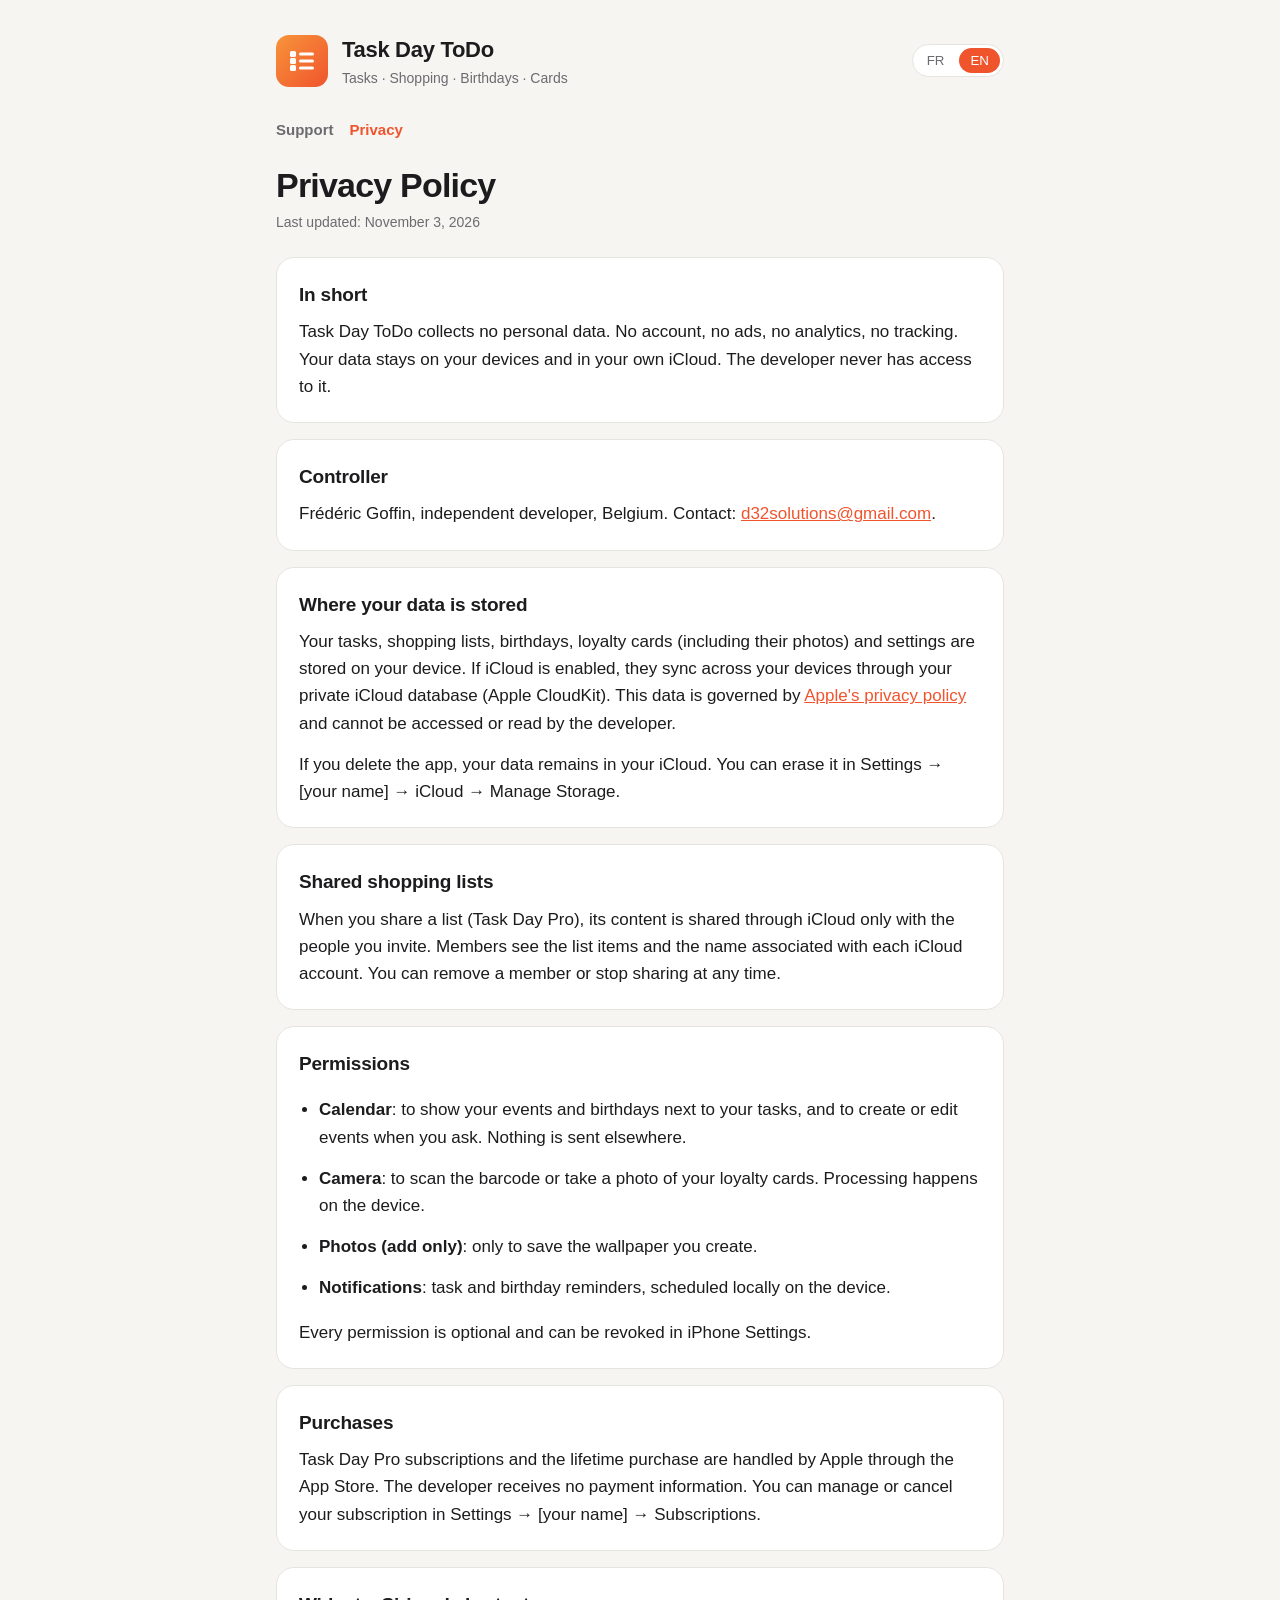
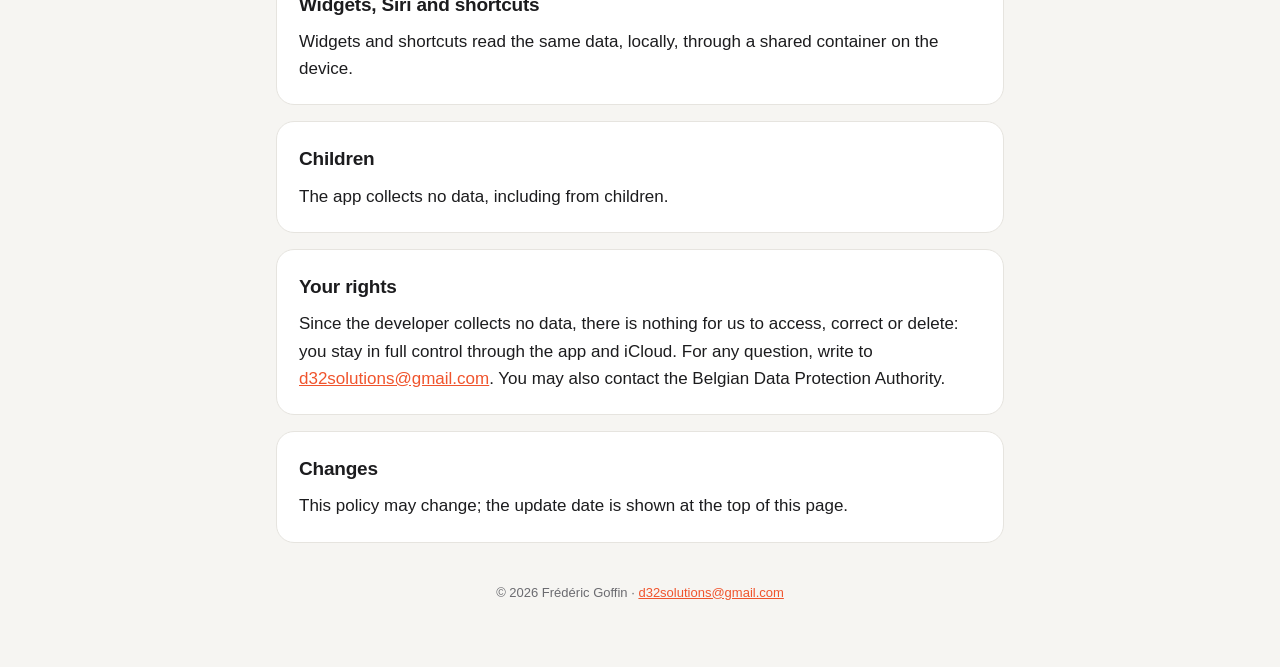
==== privacy.html @ 2e91fcd8 "Pages Support et Confidentialité (FR/EN) Co-Authored-By: Claude Opus 5.5 <noreply@anthropic.com> Cla" ====
<!doctype html><html lang="fr" data-title-f-r="Confidentialité — Task Day ToDo" data-title-e-n="Privacy — Task Day ToDo"><head><meta charset="utf-8"><meta name="viewport" content="width=device-width,initial-scale=1"><title>Confidentialité — Task Day ToDo</title><link rel="stylesheet" href="style.css"><script src="lang.js"></script></head><body><div class="wrap">
<header><div class="logo"><svg viewBox="0 0 30 30" fill="#fff"><rect x="3" y="5" width="6" height="6" rx="1.6"/><rect x="12" y="6.5" width="15" height="3" rx="1.5"/><rect x="3" y="12" width="6" height="6" rx="1.6"/><rect x="12" y="13.5" width="15" height="3" rx="1.5"/><rect x="3" y="19" width="6" height="6" rx="1.6"/><rect x="12" y="20.5" width="15" height="3" rx="1.5"/></svg></div><div><div class="t">Task Day ToDo</div><div class="s"><span data-l="fr">Tâches · Courses · Anniversaires · Cartes</span><span data-l="en">Tasks · Shopping · Birthdays · Cards</span></div></div><div class="lang"><button data-set="fr">FR</button><button data-set="en">EN</button></div></header>
<nav><a href="./"><span data-l="fr">Support</span><span data-l="en">Support</span></a><a class="on" href="privacy.html"><span data-l="fr">Confidentialité</span><span data-l="en">Privacy</span></a></nav>

<div data-l="fr">
<h1>Politique de confidentialité</h1><div class="date">Dernière mise à jour : 3 novembre 2026</div>
<div class="card"><h2>En résumé</h2><p>Task Day ToDo ne collecte aucune donnée personnelle. Pas de compte, pas de publicité, pas de statistiques d'utilisation, pas de traçage. Vos données restent sur vos appareils et dans votre propre iCloud. Le développeur n'y a jamais accès.</p></div>
<div class="card"><h2>Responsable</h2><p>Frédéric Goffin, développeur indépendant, Belgique. Contact : <a href="mailto:d32solutions@gmail.com">d32solutions@gmail.com</a>.</p></div>
<div class="card"><h2>Où sont stockées vos données</h2><p>Vos tâches, listes de courses, anniversaires, cartes de fidélité (y compris leurs photos) et réglages sont enregistrés sur votre appareil. Si iCloud est activé, ils sont synchronisés entre vos appareils via votre base iCloud privée (CloudKit d'Apple). Ces données sont soumises à la <a href="https://www.apple.com/fr/legal/privacy/">politique de confidentialité d'Apple</a> et ne sont ni accessibles ni lisibles par le développeur.</p><p>Si vous supprimez l'app, vos données restent dans votre iCloud. Vous pouvez les effacer dans Réglages → [votre nom] → iCloud → Gérer le stockage.</p></div>
<div class="card"><h2>Listes de courses partagées</h2><p>Lorsque vous partagez une liste (Task Day Pro), son contenu est partagé via iCloud uniquement avec les personnes que vous invitez. Les membres voient les articles de la liste et le nom associé au compte iCloud de chacun. Vous pouvez retirer un membre ou arrêter le partage à tout moment.</p></div>
<div class="card"><h2>Autorisations</h2><ul>
<li><b>Calendrier</b> : pour afficher vos rendez-vous et anniversaires à côté de vos tâches, et créer ou modifier des événements à votre demande. Rien n'est envoyé ailleurs.</li>
<li><b>Appareil photo</b> : pour scanner le code-barres ou photographier vos cartes de fidélité. L'analyse se fait sur l'appareil.</li>
<li><b>Photos (ajout)</b> : uniquement pour enregistrer le fond d'écran que vous créez.</li>
<li><b>Notifications</b> : rappels de tâches et d'anniversaires, programmés localement sur l'appareil.</li>
</ul><p>Chaque autorisation est facultative et peut être retirée dans les Réglages de l'iPhone.</p></div>
<div class="card"><h2>Achats</h2><p>Les abonnements et l'achat à vie Task Day Pro sont gérés par Apple via l'App Store. Le développeur ne reçoit aucune information de paiement. Vous gérez ou résiliez votre abonnement dans Réglages → [votre nom] → Abonnements.</p></div>
<div class="card"><h2>Widgets, Siri et raccourcis</h2><p>Les widgets et raccourcis lisent les mêmes données, localement, via un espace partagé sur l'appareil.</p></div>
<div class="card"><h2>Enfants</h2><p>L'app ne collecte aucune donnée, y compris auprès des enfants.</p></div>
<div class="card"><h2>Vos droits</h2><p>Comme aucune donnée n'est collectée par le développeur, il n'y a rien à consulter, corriger ou supprimer de notre côté : vous gardez le contrôle total via l'app et iCloud. Pour toute question, écrivez à <a href="mailto:d32solutions@gmail.com">d32solutions@gmail.com</a>. Vous pouvez aussi vous adresser à l'Autorité de protection des données (Belgique).</p></div>
<div class="card"><h2>Modifications</h2><p>Cette politique peut évoluer ; la date de mise à jour figure en haut de cette page.</p></div>
</div>

<div data-l="en">
<h1>Privacy Policy</h1><div class="date">Last updated: November 3, 2026</div>
<div class="card"><h2>In short</h2><p>Task Day ToDo collects no personal data. No account, no ads, no analytics, no tracking. Your data stays on your devices and in your own iCloud. The developer never has access to it.</p></div>
<div class="card"><h2>Controller</h2><p>Frédéric Goffin, independent developer, Belgium. Contact: <a href="mailto:d32solutions@gmail.com">d32solutions@gmail.com</a>.</p></div>
<div class="card"><h2>Where your data is stored</h2><p>Your tasks, shopping lists, birthdays, loyalty cards (including their photos) and settings are stored on your device. If iCloud is enabled, they sync across your devices through your private iCloud database (Apple CloudKit). This data is governed by <a href="https://www.apple.com/legal/privacy/">Apple's privacy policy</a> and cannot be accessed or read by the developer.</p><p>If you delete the app, your data remains in your iCloud. You can erase it in Settings → [your name] → iCloud → Manage Storage.</p></div>
<div class="card"><h2>Shared shopping lists</h2><p>When you share a list (Task Day Pro), its content is shared through iCloud only with the people you invite. Members see the list items and the name associated with each iCloud account. You can remove a member or stop sharing at any time.</p></div>
<div class="card"><h2>Permissions</h2><ul>
<li><b>Calendar</b>: to show your events and birthdays next to your tasks, and to create or edit events when you ask. Nothing is sent elsewhere.</li>
<li><b>Camera</b>: to scan the barcode or take a photo of your loyalty cards. Processing happens on the device.</li>
<li><b>Photos (add only)</b>: only to save the wallpaper you create.</li>
<li><b>Notifications</b>: task and birthday reminders, scheduled locally on the device.</li>
</ul><p>Every permission is optional and can be revoked in iPhone Settings.</p></div>
<div class="card"><h2>Purchases</h2><p>Task Day Pro subscriptions and the lifetime purchase are handled by Apple through the App Store. The developer receives no payment information. You can manage or cancel your subscription in Settings → [your name] → Subscriptions.</p></div>
<div class="card"><h2>Widgets, Siri and shortcuts</h2><p>Widgets and shortcuts read the same data, locally, through a shared container on the device.</p></div>
<div class="card"><h2>Children</h2><p>The app collects no data, including from children.</p></div>
<div class="card"><h2>Your rights</h2><p>Since the developer collects no data, there is nothing for us to access, correct or delete: you stay in full control through the app and iCloud. For any question, write to <a href="mailto:d32solutions@gmail.com">d32solutions@gmail.com</a>. You may also contact the Belgian Data Protection Authority.</p></div>
<div class="card"><h2>Changes</h2><p>This policy may change; the update date is shown at the top of this page.</p></div>
</div>
<footer>© 2026 Frédéric Goffin · <a href="mailto:d32solutions@gmail.com">d32solutions@gmail.com</a></footer>
</div></body></html>
---- style.css ----
:root{--bg:#f6f5f2;--card:#fff;--text:#1c1c1e;--muted:#6b6b70;--accent:#f0542d;--accent2:#f7943a;--line:#e6e4df}
@media (prefers-color-scheme:dark){:root{--bg:#111113;--card:#1c1c1f;--text:#f2f2f4;--muted:#9a9aa1;--line:#2c2c30}}
*{box-sizing:border-box}
body{margin:0;background:var(--bg);color:var(--text);font:17px/1.6 -apple-system,BlinkMacSystemFont,"SF Pro Text","Segoe UI",Roboto,sans-serif;-webkit-font-smoothing:antialiased}
.wrap{max-width:760px;margin:0 auto;padding:32px 16px 64px}
header{display:flex;align-items:center;gap:14px;margin-bottom:28px}
.logo{width:52px;height:52px;border-radius:13px;background:linear-gradient(135deg,var(--accent2),var(--accent));display:grid;place-items:center;flex:none}
.logo svg{width:30px;height:30px}
header .t{font-weight:800;font-size:22px;letter-spacing:-.3px}
header .s{color:var(--muted);font-size:14px}
.lang{margin-left:auto;display:flex;gap:4px;background:var(--card);border:1px solid var(--line);border-radius:99px;padding:3px}
.lang button{border:0;background:none;color:var(--muted);font:600 13px inherit;padding:5px 11px;border-radius:99px;cursor:pointer}
.lang button.on{background:var(--accent);color:#fff}
nav{display:flex;gap:16px;margin-bottom:24px;font-size:15px}
nav a{color:var(--muted);text-decoration:none;font-weight:600}
nav a.on{color:var(--accent)}
h1{font-size:34px;line-height:1.15;letter-spacing:-.8px;margin:0 0 6px}
.date{color:var(--muted);font-size:14px;margin-bottom:24px}
.card{background:var(--card);border:1px solid var(--line);border-radius:18px;padding:22px 22px 8px;margin:16px 0}
h2{font-size:19px;margin:0 0 8px;letter-spacing:-.2px}
p,li{margin:0 0 14px}
ul{padding-left:20px}
a{color:var(--accent)}
.btn{display:inline-block;background:linear-gradient(135deg,var(--accent2),var(--accent));color:#fff;text-decoration:none;font-weight:700;padding:12px 20px;border-radius:12px;margin-bottom:16px}
footer{color:var(--muted);font-size:13px;margin-top:40px;text-align:center}
[data-l]{display:none}
html[lang=fr] [data-l=fr],html[lang=en] [data-l=en]{display:block}
html[lang=fr] span[data-l=fr],html[lang=en] span[data-l=en]{display:inline}
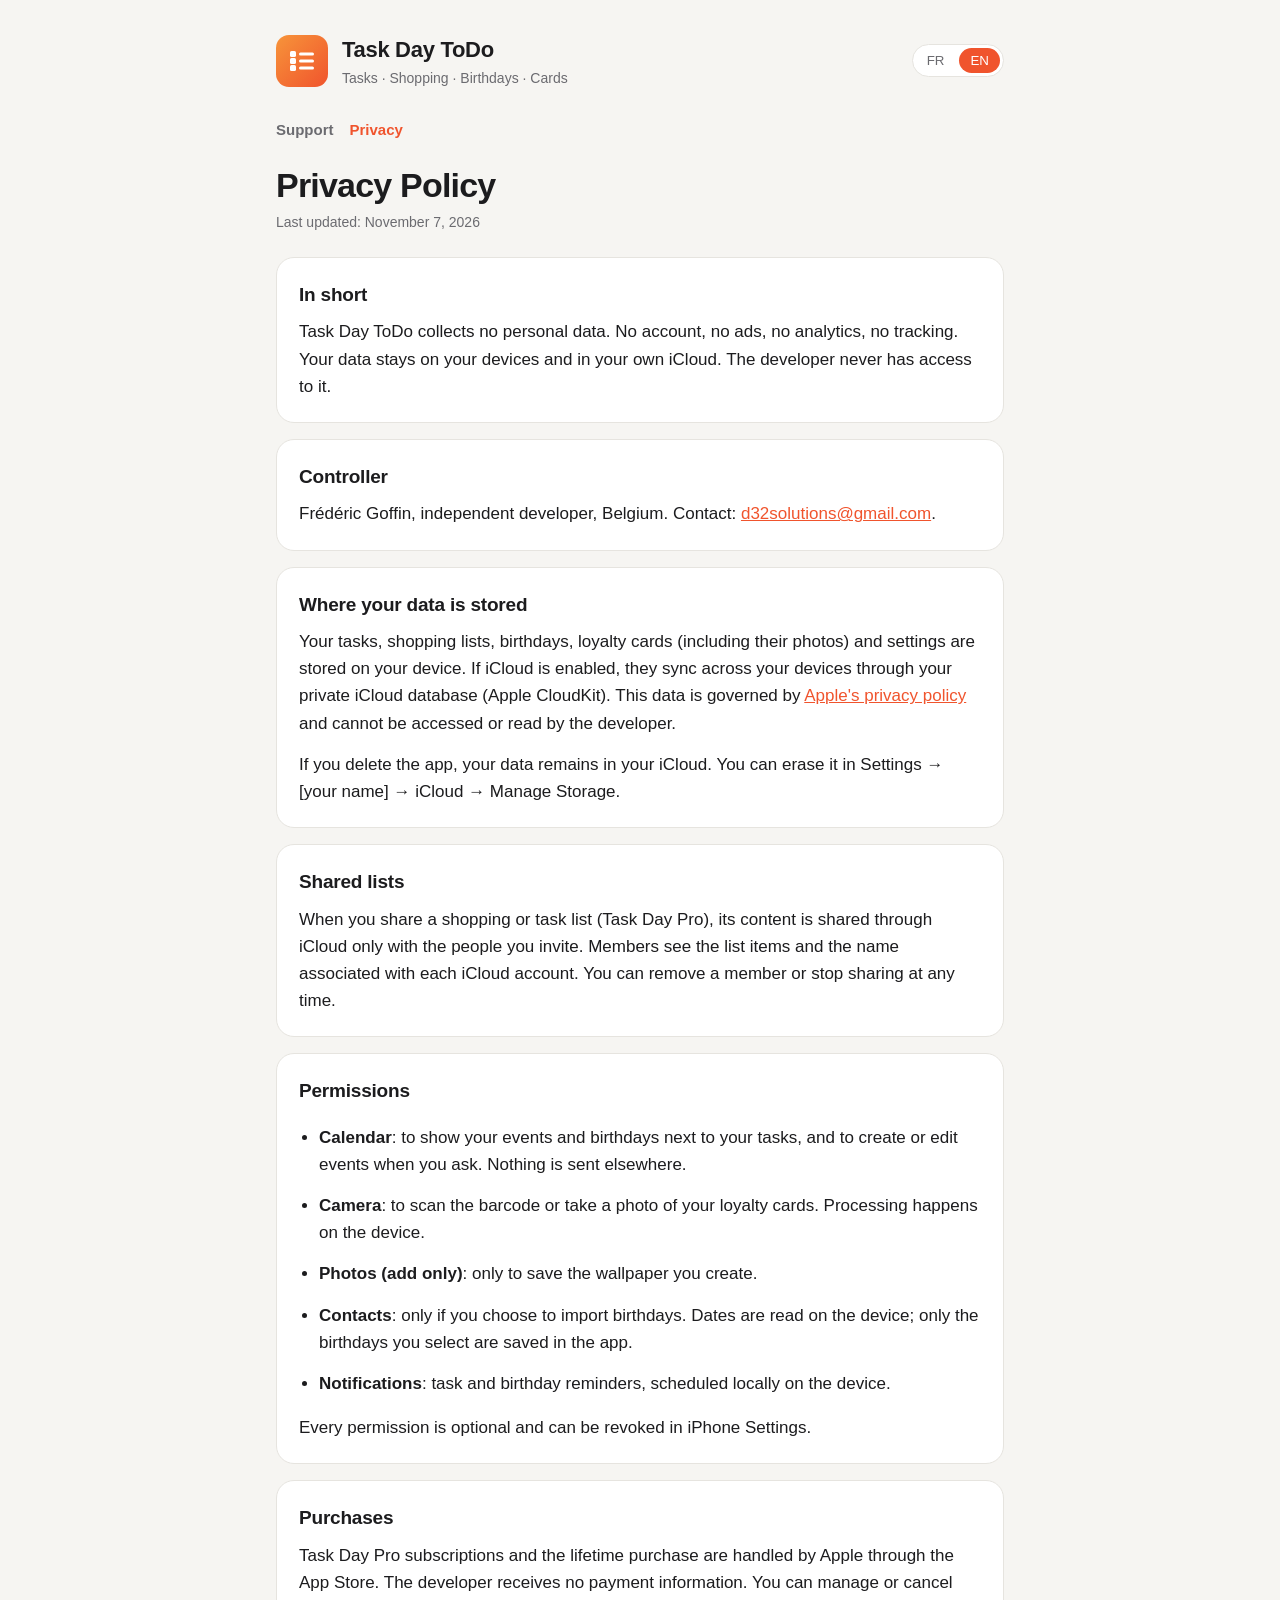
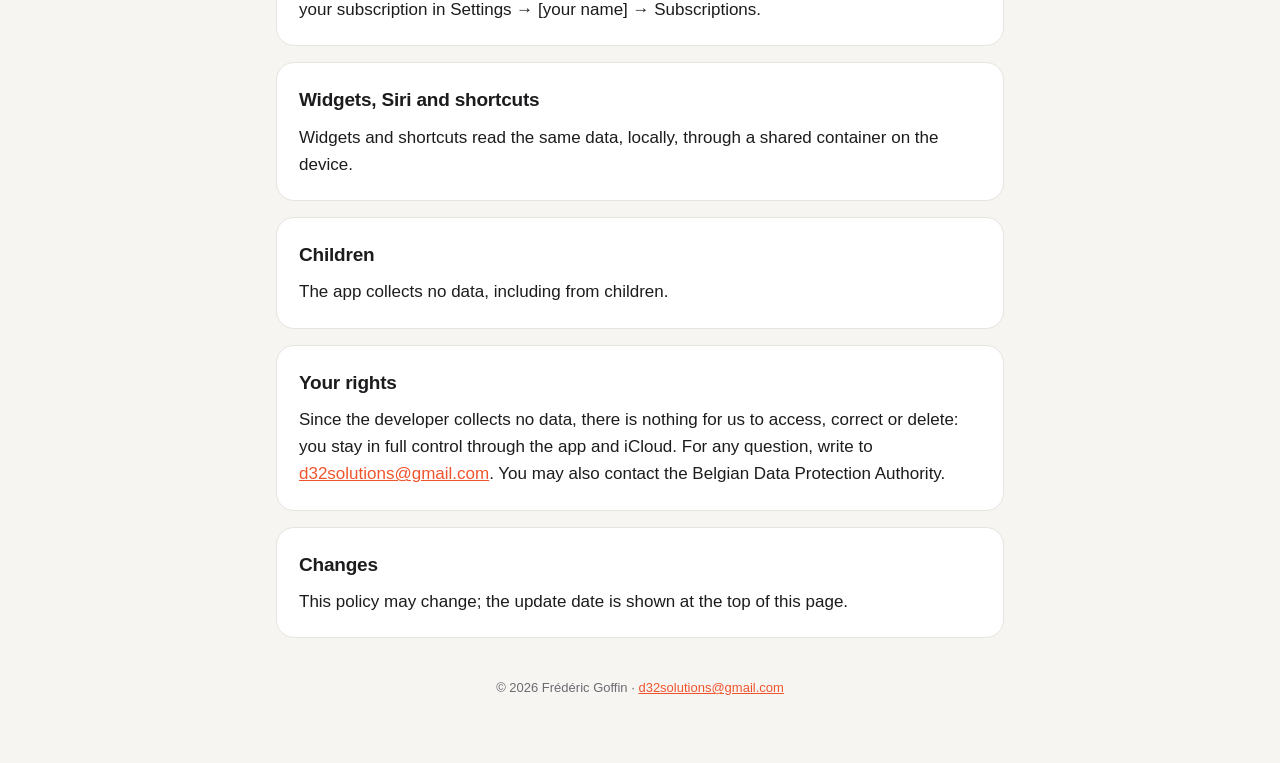
==== commit 49d9123d: "Confidentialité : import des anniversaires depuis Contacts, listes de tâches partagées Co-Authored-B" ====
--- a/privacy.html
+++ b/privacy.html
@@ -3,15 +3,16 @@
 <nav><a href="./"><span data-l="fr">Support</span><span data-l="en">Support</span></a><a class="on" href="privacy.html"><span data-l="fr">Confidentialité</span><span data-l="en">Privacy</span></a></nav>
 
 <div data-l="fr">
-<h1>Politique de confidentialité</h1><div class="date">Dernière mise à jour : 3 novembre 2026</div>
+<h1>Politique de confidentialité</h1><div class="date">Dernière mise à jour : 7 novembre 2026</div>
 <div class="card"><h2>En résumé</h2><p>Task Day ToDo ne collecte aucune donnée personnelle. Pas de compte, pas de publicité, pas de statistiques d'utilisation, pas de traçage. Vos données restent sur vos appareils et dans votre propre iCloud. Le développeur n'y a jamais accès.</p></div>
 <div class="card"><h2>Responsable</h2><p>Frédéric Goffin, développeur indépendant, Belgique. Contact : <a href="mailto:d32solutions@gmail.com">d32solutions@gmail.com</a>.</p></div>
 <div class="card"><h2>Où sont stockées vos données</h2><p>Vos tâches, listes de courses, anniversaires, cartes de fidélité (y compris leurs photos) et réglages sont enregistrés sur votre appareil. Si iCloud est activé, ils sont synchronisés entre vos appareils via votre base iCloud privée (CloudKit d'Apple). Ces données sont soumises à la <a href="https://www.apple.com/fr/legal/privacy/">politique de confidentialité d'Apple</a> et ne sont ni accessibles ni lisibles par le développeur.</p><p>Si vous supprimez l'app, vos données restent dans votre iCloud. Vous pouvez les effacer dans Réglages → [votre nom] → iCloud → Gérer le stockage.</p></div>
-<div class="card"><h2>Listes de courses partagées</h2><p>Lorsque vous partagez une liste (Task Day Pro), son contenu est partagé via iCloud uniquement avec les personnes que vous invitez. Les membres voient les articles de la liste et le nom associé au compte iCloud de chacun. Vous pouvez retirer un membre ou arrêter le partage à tout moment.</p></div>
+<div class="card"><h2>Listes partagées</h2><p>Lorsque vous partagez une liste de courses ou de tâches (Task Day Pro), son contenu est partagé via iCloud uniquement avec les personnes que vous invitez. Les membres voient les articles de la liste et le nom associé au compte iCloud de chacun. Vous pouvez retirer un membre ou arrêter le partage à tout moment.</p></div>
 <div class="card"><h2>Autorisations</h2><ul>
 <li><b>Calendrier</b> : pour afficher vos rendez-vous et anniversaires à côté de vos tâches, et créer ou modifier des événements à votre demande. Rien n'est envoyé ailleurs.</li>
 <li><b>Appareil photo</b> : pour scanner le code-barres ou photographier vos cartes de fidélité. L'analyse se fait sur l'appareil.</li>
 <li><b>Photos (ajout)</b> : uniquement pour enregistrer le fond d'écran que vous créez.</li>
+<li><b>Contacts</b> : uniquement si vous choisissez d'importer des anniversaires. Les dates sont lues sur l'appareil ; seuls les anniversaires que vous sélectionnez sont enregistrés dans l'app.</li>
 <li><b>Notifications</b> : rappels de tâches et d'anniversaires, programmés localement sur l'appareil.</li>
 </ul><p>Chaque autorisation est facultative et peut être retirée dans les Réglages de l'iPhone.</p></div>
 <div class="card"><h2>Achats</h2><p>Les abonnements et l'achat à vie Task Day Pro sont gérés par Apple via l'App Store. Le développeur ne reçoit aucune information de paiement. Vous gérez ou résiliez votre abonnement dans Réglages → [votre nom] → Abonnements.</p></div>
@@ -22,15 +23,16 @@
 </div>
 
 <div data-l="en">
-<h1>Privacy Policy</h1><div class="date">Last updated: November 3, 2026</div>
+<h1>Privacy Policy</h1><div class="date">Last updated: November 7, 2026</div>
 <div class="card"><h2>In short</h2><p>Task Day ToDo collects no personal data. No account, no ads, no analytics, no tracking. Your data stays on your devices and in your own iCloud. The developer never has access to it.</p></div>
 <div class="card"><h2>Controller</h2><p>Frédéric Goffin, independent developer, Belgium. Contact: <a href="mailto:d32solutions@gmail.com">d32solutions@gmail.com</a>.</p></div>
 <div class="card"><h2>Where your data is stored</h2><p>Your tasks, shopping lists, birthdays, loyalty cards (including their photos) and settings are stored on your device. If iCloud is enabled, they sync across your devices through your private iCloud database (Apple CloudKit). This data is governed by <a href="https://www.apple.com/legal/privacy/">Apple's privacy policy</a> and cannot be accessed or read by the developer.</p><p>If you delete the app, your data remains in your iCloud. You can erase it in Settings → [your name] → iCloud → Manage Storage.</p></div>
-<div class="card"><h2>Shared shopping lists</h2><p>When you share a list (Task Day Pro), its content is shared through iCloud only with the people you invite. Members see the list items and the name associated with each iCloud account. You can remove a member or stop sharing at any time.</p></div>
+<div class="card"><h2>Shared lists</h2><p>When you share a shopping or task list (Task Day Pro), its content is shared through iCloud only with the people you invite. Members see the list items and the name associated with each iCloud account. You can remove a member or stop sharing at any time.</p></div>
 <div class="card"><h2>Permissions</h2><ul>
 <li><b>Calendar</b>: to show your events and birthdays next to your tasks, and to create or edit events when you ask. Nothing is sent elsewhere.</li>
 <li><b>Camera</b>: to scan the barcode or take a photo of your loyalty cards. Processing happens on the device.</li>
 <li><b>Photos (add only)</b>: only to save the wallpaper you create.</li>
+<li><b>Contacts</b>: only if you choose to import birthdays. Dates are read on the device; only the birthdays you select are saved in the app.</li>
 <li><b>Notifications</b>: task and birthday reminders, scheduled locally on the device.</li>
 </ul><p>Every permission is optional and can be revoked in iPhone Settings.</p></div>
 <div class="card"><h2>Purchases</h2><p>Task Day Pro subscriptions and the lifetime purchase are handled by Apple through the App Store. The developer receives no payment information. You can manage or cancel your subscription in Settings → [your name] → Subscriptions.</p></div>
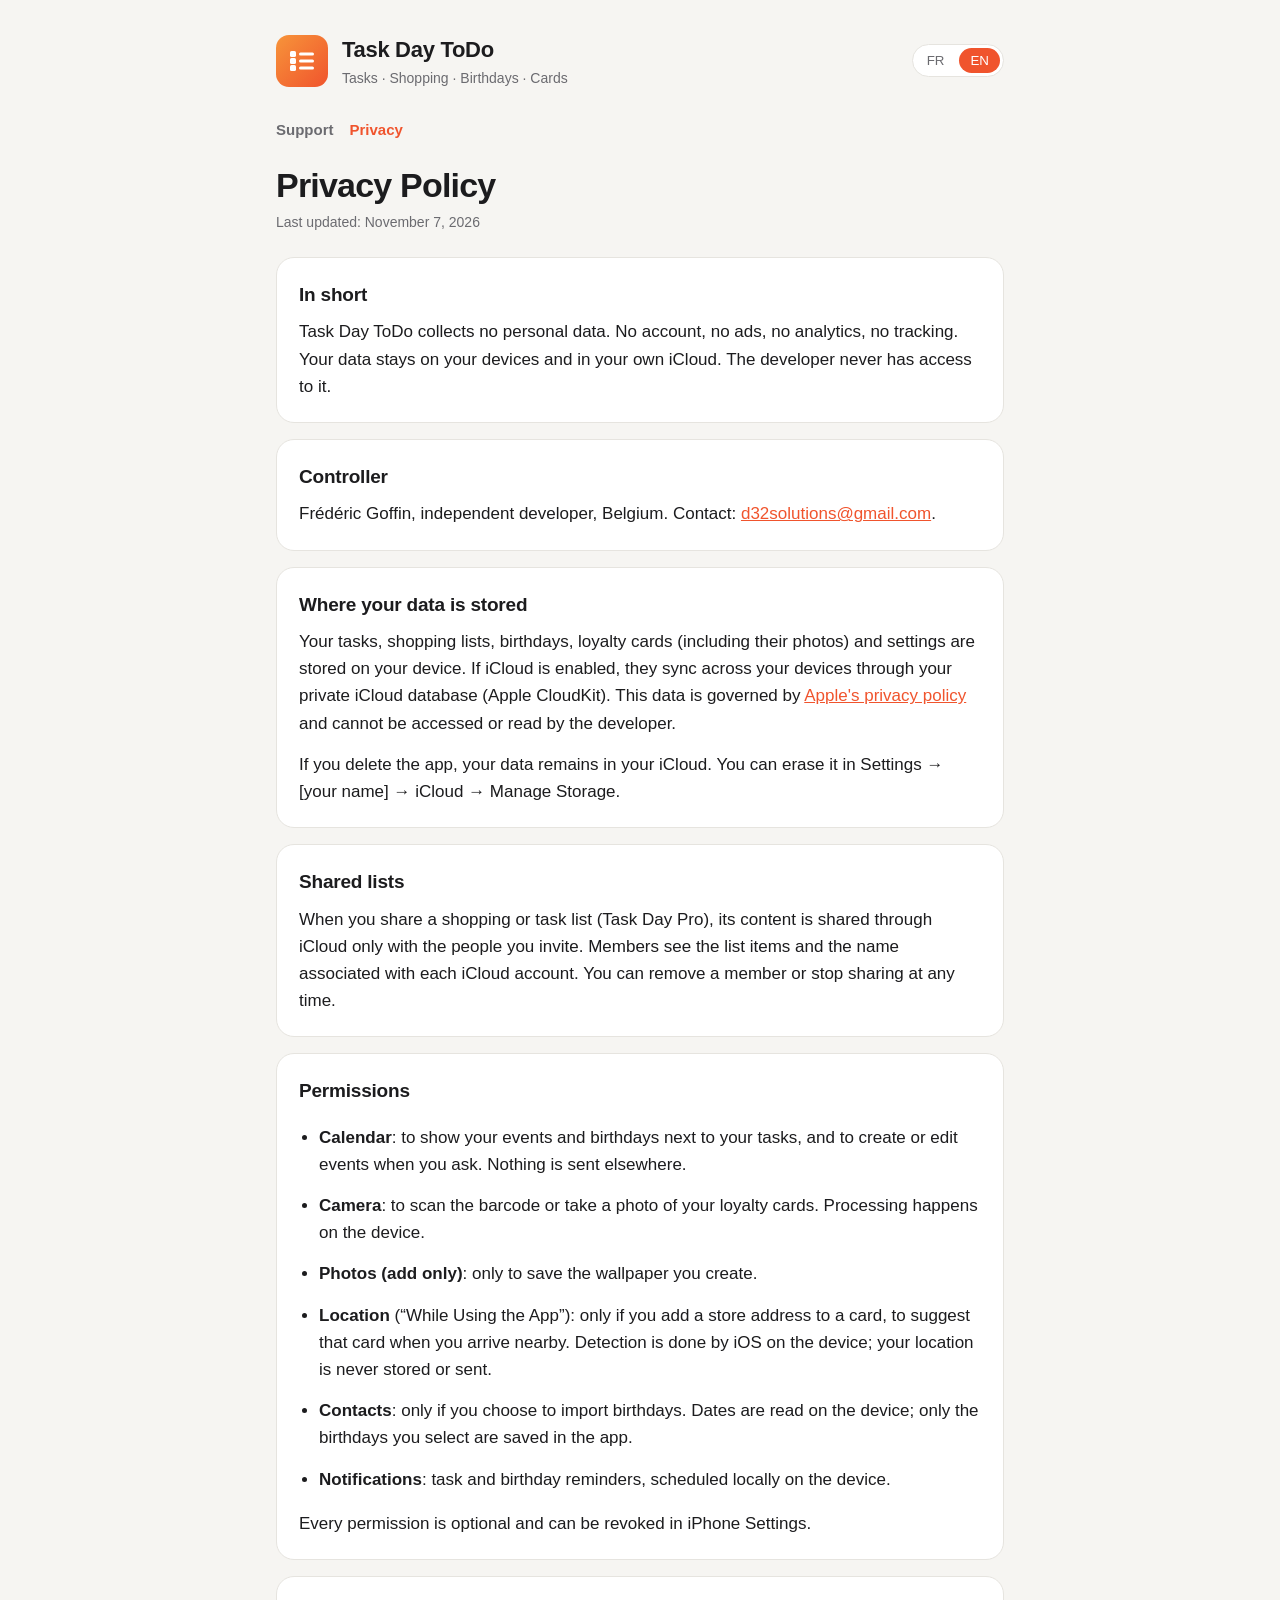
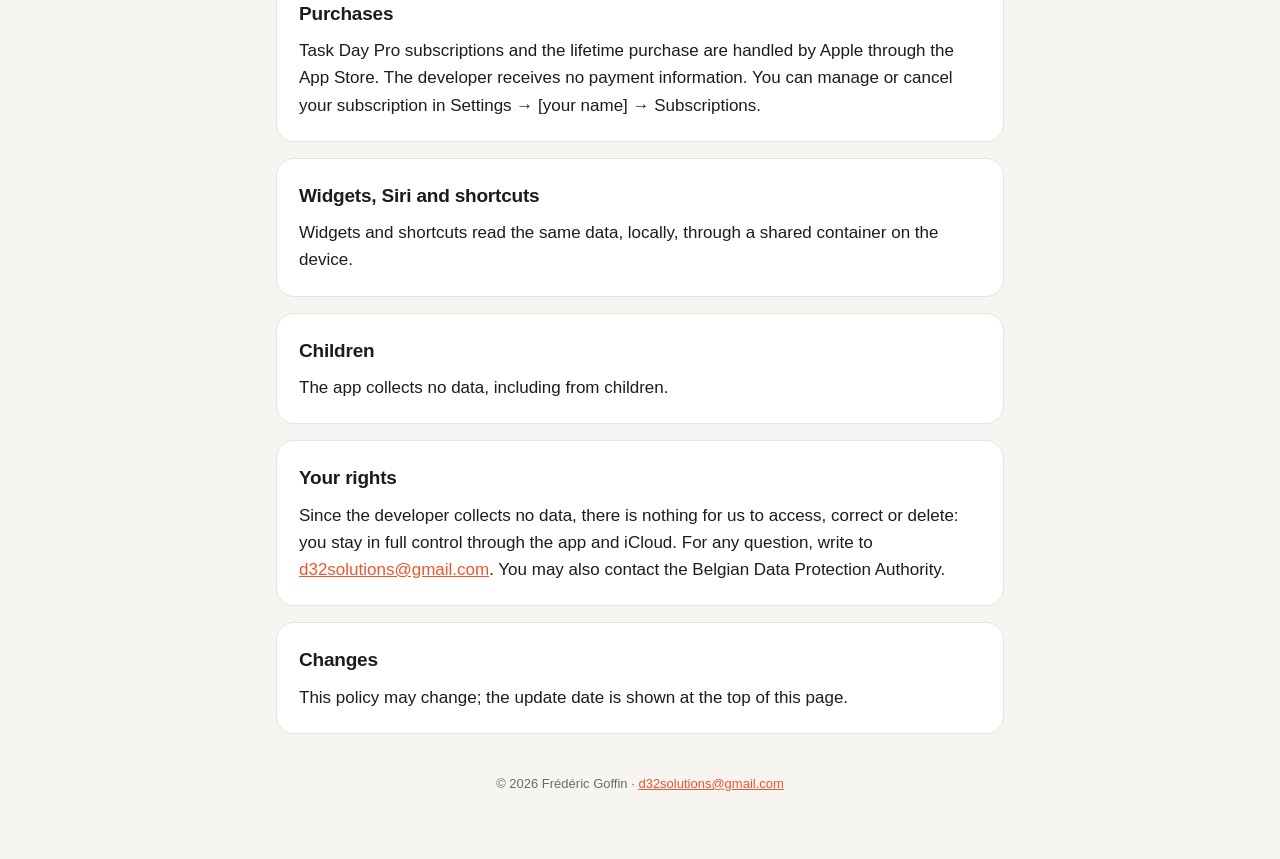
==== commit e6725c3d: "Confidentialité : localisation pour le rappel de carte près du magasin Co-Authored-By: Claude Opus 5" ====
--- a/privacy.html
+++ b/privacy.html
@@ -12,6 +12,7 @@
 <li><b>Calendrier</b> : pour afficher vos rendez-vous et anniversaires à côté de vos tâches, et créer ou modifier des événements à votre demande. Rien n'est envoyé ailleurs.</li>
 <li><b>Appareil photo</b> : pour scanner le code-barres ou photographier vos cartes de fidélité. L'analyse se fait sur l'appareil.</li>
 <li><b>Photos (ajout)</b> : uniquement pour enregistrer le fond d'écran que vous créez.</li>
+<li><b>Localisation</b> (« Lorsque l'app est active ») : uniquement si vous ajoutez l'adresse d'un magasin à une carte, pour vous proposer cette carte en arrivant à proximité. La détection est faite par iOS sur l'appareil ; votre position n'est ni enregistrée ni transmise.</li>
 <li><b>Contacts</b> : uniquement si vous choisissez d'importer des anniversaires. Les dates sont lues sur l'appareil ; seuls les anniversaires que vous sélectionnez sont enregistrés dans l'app.</li>
 <li><b>Notifications</b> : rappels de tâches et d'anniversaires, programmés localement sur l'appareil.</li>
 </ul><p>Chaque autorisation est facultative et peut être retirée dans les Réglages de l'iPhone.</p></div>
@@ -32,6 +33,7 @@
 <li><b>Calendar</b>: to show your events and birthdays next to your tasks, and to create or edit events when you ask. Nothing is sent elsewhere.</li>
 <li><b>Camera</b>: to scan the barcode or take a photo of your loyalty cards. Processing happens on the device.</li>
 <li><b>Photos (add only)</b>: only to save the wallpaper you create.</li>
+<li><b>Location</b> (“While Using the App”): only if you add a store address to a card, to suggest that card when you arrive nearby. Detection is done by iOS on the device; your location is never stored or sent.</li>
 <li><b>Contacts</b>: only if you choose to import birthdays. Dates are read on the device; only the birthdays you select are saved in the app.</li>
 <li><b>Notifications</b>: task and birthday reminders, scheduled locally on the device.</li>
 </ul><p>Every permission is optional and can be revoked in iPhone Settings.</p></div>
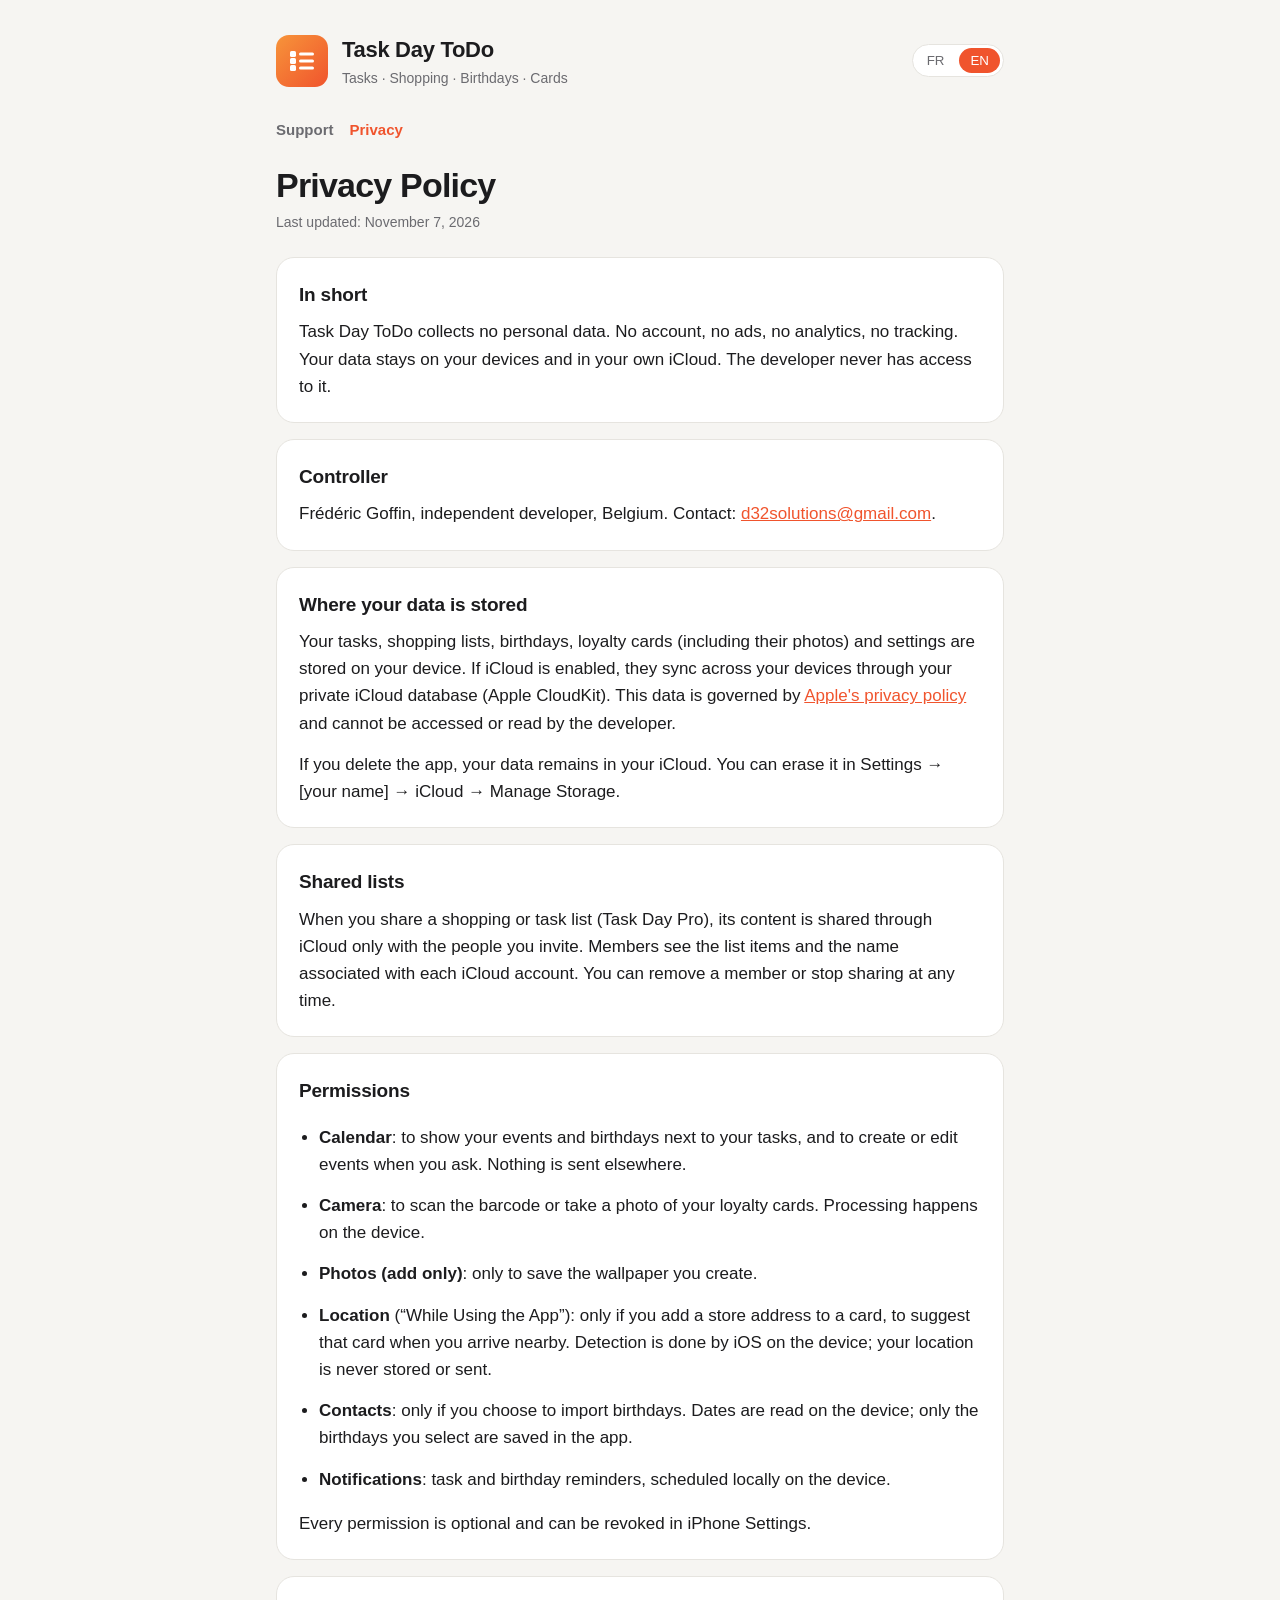
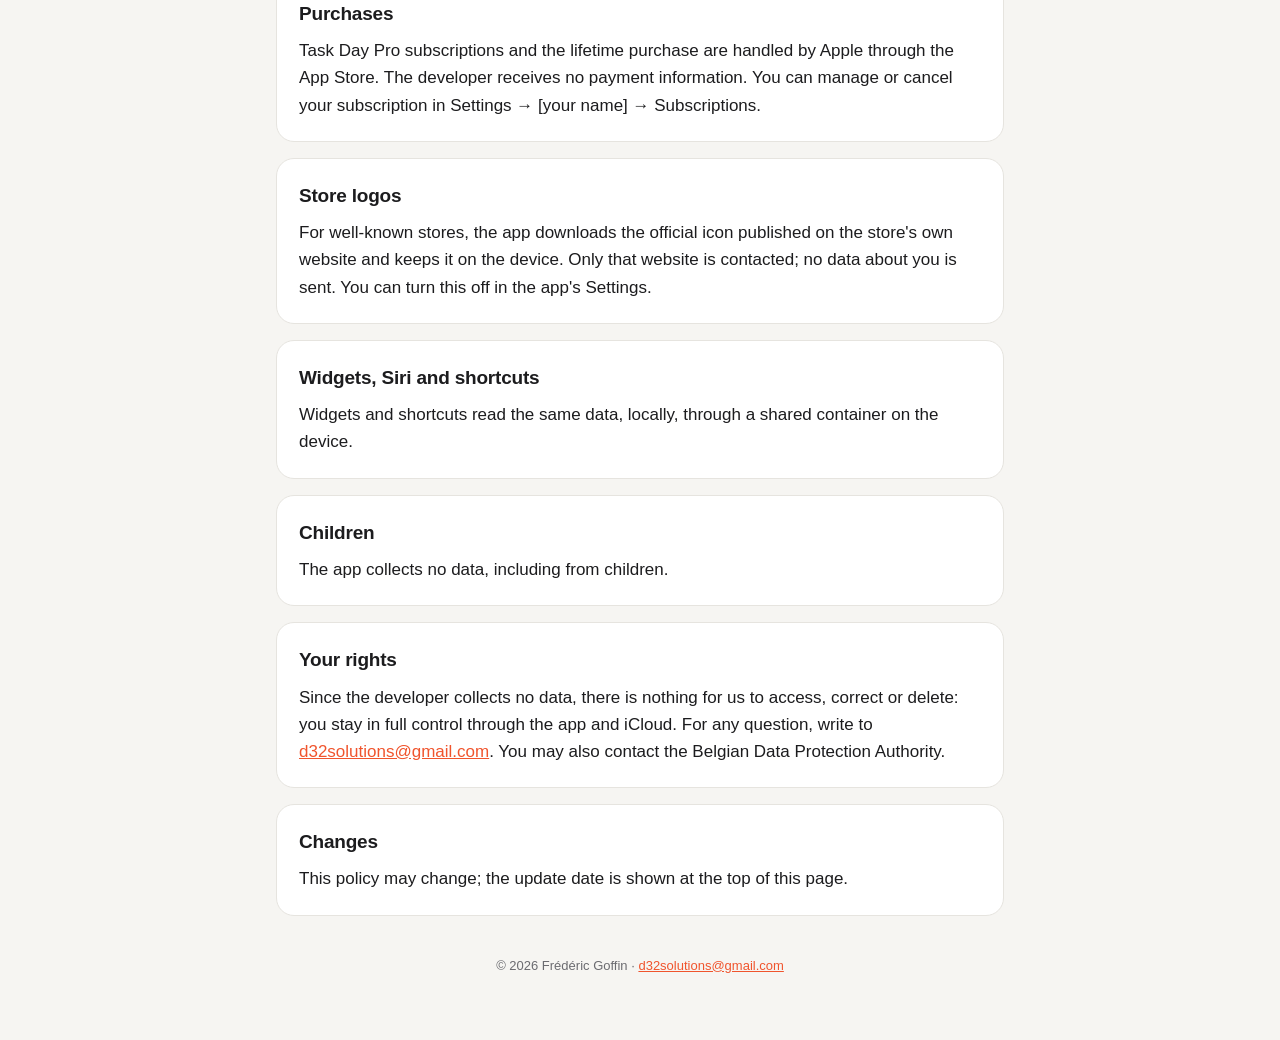
==== commit 9ca6c7f5: "Confidentialité : logos des enseignes Co-Authored-By: Claude Opus 5.5 <noreply@anthropic.com> Claude" ====
--- a/privacy.html
+++ b/privacy.html
@@ -17,6 +17,7 @@
 <li><b>Notifications</b> : rappels de tâches et d'anniversaires, programmés localement sur l'appareil.</li>
 </ul><p>Chaque autorisation est facultative et peut être retirée dans les Réglages de l'iPhone.</p></div>
 <div class="card"><h2>Achats</h2><p>Les abonnements et l'achat à vie Task Day Pro sont gérés par Apple via l'App Store. Le développeur ne reçoit aucune information de paiement. Vous gérez ou résiliez votre abonnement dans Réglages → [votre nom] → Abonnements.</p></div>
+<div class="card"><h2>Logos des magasins</h2><p>Pour les enseignes connues, l'app télécharge l'icône officielle publiée sur le site de l'enseigne (par exemple delhaize.be) et la garde sur l'appareil. Seule l'adresse de ce site est contactée ; aucune donnée vous concernant n'est envoyée. Vous pouvez désactiver cette option dans les Réglages de l'app.</p></div>
 <div class="card"><h2>Widgets, Siri et raccourcis</h2><p>Les widgets et raccourcis lisent les mêmes données, localement, via un espace partagé sur l'appareil.</p></div>
 <div class="card"><h2>Enfants</h2><p>L'app ne collecte aucune donnée, y compris auprès des enfants.</p></div>
 <div class="card"><h2>Vos droits</h2><p>Comme aucune donnée n'est collectée par le développeur, il n'y a rien à consulter, corriger ou supprimer de notre côté : vous gardez le contrôle total via l'app et iCloud. Pour toute question, écrivez à <a href="mailto:d32solutions@gmail.com">d32solutions@gmail.com</a>. Vous pouvez aussi vous adresser à l'Autorité de protection des données (Belgique).</p></div>
@@ -38,6 +39,7 @@
 <li><b>Notifications</b>: task and birthday reminders, scheduled locally on the device.</li>
 </ul><p>Every permission is optional and can be revoked in iPhone Settings.</p></div>
 <div class="card"><h2>Purchases</h2><p>Task Day Pro subscriptions and the lifetime purchase are handled by Apple through the App Store. The developer receives no payment information. You can manage or cancel your subscription in Settings → [your name] → Subscriptions.</p></div>
+<div class="card"><h2>Store logos</h2><p>For well-known stores, the app downloads the official icon published on the store's own website and keeps it on the device. Only that website is contacted; no data about you is sent. You can turn this off in the app's Settings.</p></div>
 <div class="card"><h2>Widgets, Siri and shortcuts</h2><p>Widgets and shortcuts read the same data, locally, through a shared container on the device.</p></div>
 <div class="card"><h2>Children</h2><p>The app collects no data, including from children.</p></div>
 <div class="card"><h2>Your rights</h2><p>Since the developer collects no data, there is nothing for us to access, correct or delete: you stay in full control through the app and iCloud. For any question, write to <a href="mailto:d32solutions@gmail.com">d32solutions@gmail.com</a>. You may also contact the Belgian Data Protection Authority.</p></div>
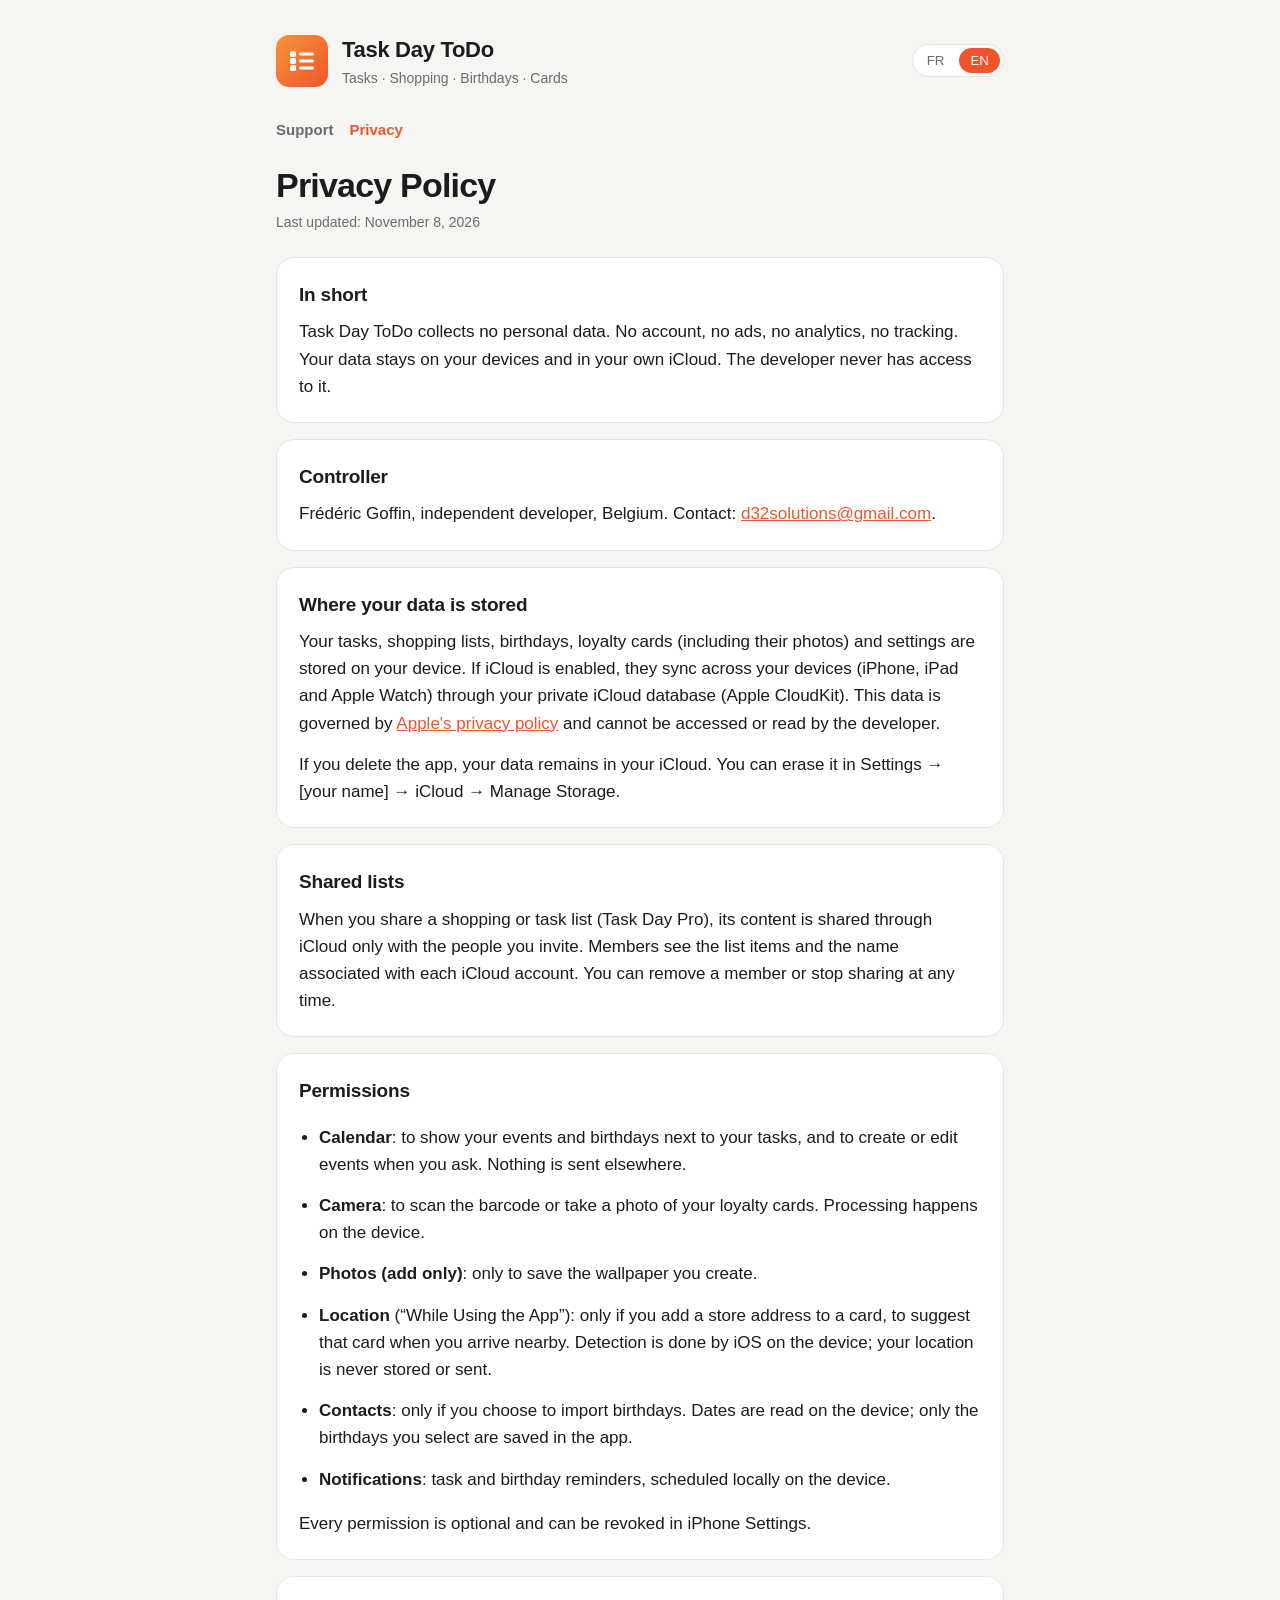
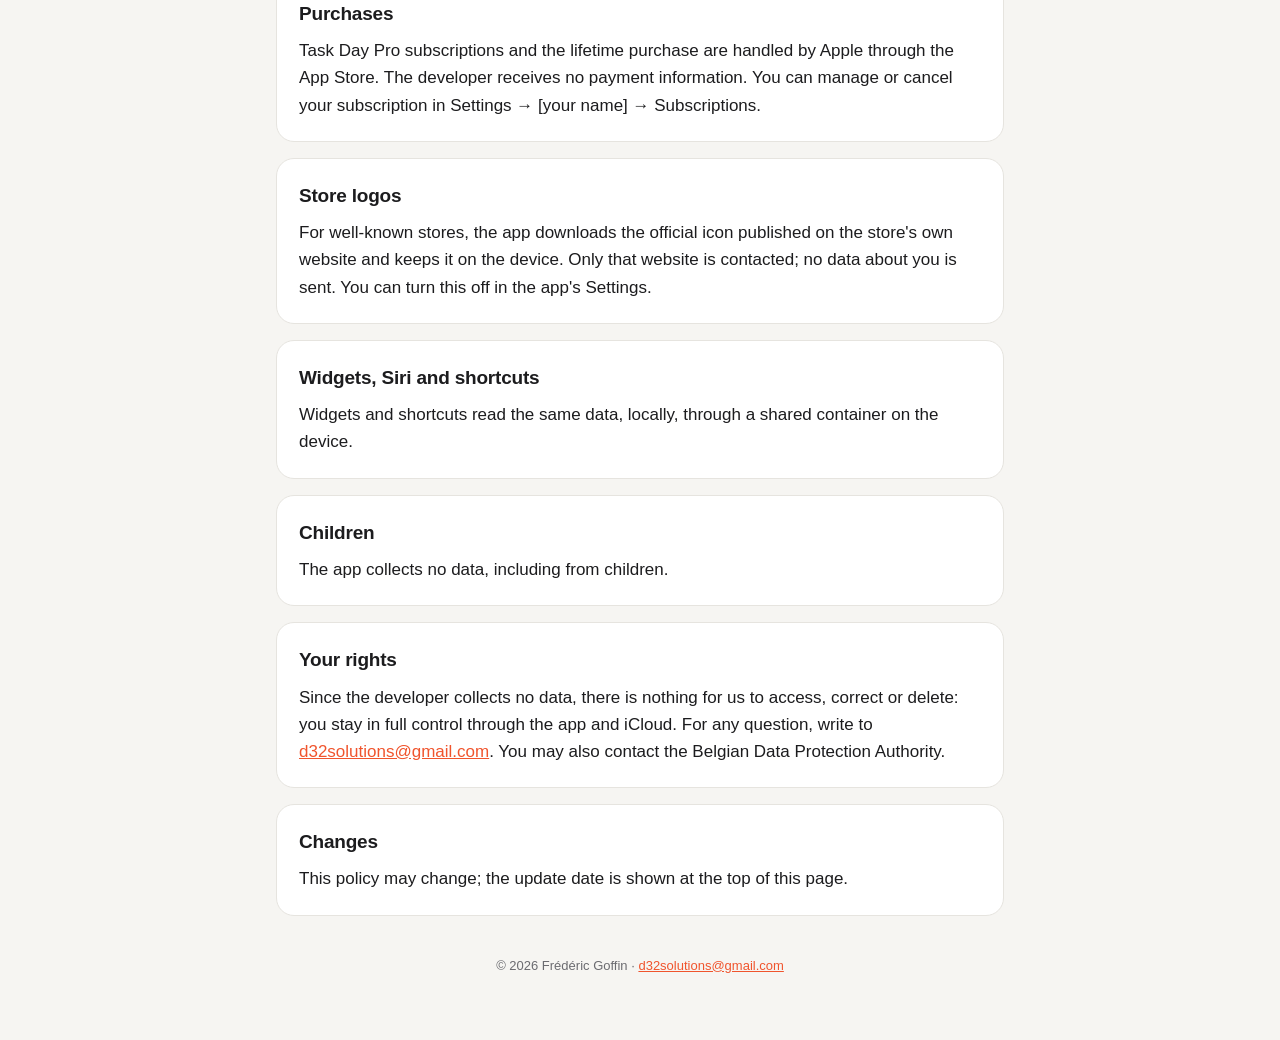
==== commit 02e3a4b1: "Confidentialité : synchronisation avec l'Apple Watch Co-Authored-By: Claude Opus 5.5 <noreply@anthro" ====
--- a/privacy.html
+++ b/privacy.html
@@ -3,10 +3,10 @@
 <nav><a href="./"><span data-l="fr">Support</span><span data-l="en">Support</span></a><a class="on" href="privacy.html"><span data-l="fr">Confidentialité</span><span data-l="en">Privacy</span></a></nav>
 
 <div data-l="fr">
-<h1>Politique de confidentialité</h1><div class="date">Dernière mise à jour : 7 novembre 2026</div>
+<h1>Politique de confidentialité</h1><div class="date">Dernière mise à jour : 8 novembre 2026</div>
 <div class="card"><h2>En résumé</h2><p>Task Day ToDo ne collecte aucune donnée personnelle. Pas de compte, pas de publicité, pas de statistiques d'utilisation, pas de traçage. Vos données restent sur vos appareils et dans votre propre iCloud. Le développeur n'y a jamais accès.</p></div>
 <div class="card"><h2>Responsable</h2><p>Frédéric Goffin, développeur indépendant, Belgique. Contact : <a href="mailto:d32solutions@gmail.com">d32solutions@gmail.com</a>.</p></div>
-<div class="card"><h2>Où sont stockées vos données</h2><p>Vos tâches, listes de courses, anniversaires, cartes de fidélité (y compris leurs photos) et réglages sont enregistrés sur votre appareil. Si iCloud est activé, ils sont synchronisés entre vos appareils via votre base iCloud privée (CloudKit d'Apple). Ces données sont soumises à la <a href="https://www.apple.com/fr/legal/privacy/">politique de confidentialité d'Apple</a> et ne sont ni accessibles ni lisibles par le développeur.</p><p>Si vous supprimez l'app, vos données restent dans votre iCloud. Vous pouvez les effacer dans Réglages → [votre nom] → iCloud → Gérer le stockage.</p></div>
+<div class="card"><h2>Où sont stockées vos données</h2><p>Vos tâches, listes de courses, anniversaires, cartes de fidélité (y compris leurs photos) et réglages sont enregistrés sur votre appareil. Si iCloud est activé, ils sont synchronisés entre vos appareils (iPhone, iPad et Apple Watch) via votre base iCloud privée (CloudKit d'Apple). Ces données sont soumises à la <a href="https://www.apple.com/fr/legal/privacy/">politique de confidentialité d'Apple</a> et ne sont ni accessibles ni lisibles par le développeur.</p><p>Si vous supprimez l'app, vos données restent dans votre iCloud. Vous pouvez les effacer dans Réglages → [votre nom] → iCloud → Gérer le stockage.</p></div>
 <div class="card"><h2>Listes partagées</h2><p>Lorsque vous partagez une liste de courses ou de tâches (Task Day Pro), son contenu est partagé via iCloud uniquement avec les personnes que vous invitez. Les membres voient les articles de la liste et le nom associé au compte iCloud de chacun. Vous pouvez retirer un membre ou arrêter le partage à tout moment.</p></div>
 <div class="card"><h2>Autorisations</h2><ul>
 <li><b>Calendrier</b> : pour afficher vos rendez-vous et anniversaires à côté de vos tâches, et créer ou modifier des événements à votre demande. Rien n'est envoyé ailleurs.</li>
@@ -25,10 +25,10 @@
 </div>
 
 <div data-l="en">
-<h1>Privacy Policy</h1><div class="date">Last updated: November 7, 2026</div>
+<h1>Privacy Policy</h1><div class="date">Last updated: November 8, 2026</div>
 <div class="card"><h2>In short</h2><p>Task Day ToDo collects no personal data. No account, no ads, no analytics, no tracking. Your data stays on your devices and in your own iCloud. The developer never has access to it.</p></div>
 <div class="card"><h2>Controller</h2><p>Frédéric Goffin, independent developer, Belgium. Contact: <a href="mailto:d32solutions@gmail.com">d32solutions@gmail.com</a>.</p></div>
-<div class="card"><h2>Where your data is stored</h2><p>Your tasks, shopping lists, birthdays, loyalty cards (including their photos) and settings are stored on your device. If iCloud is enabled, they sync across your devices through your private iCloud database (Apple CloudKit). This data is governed by <a href="https://www.apple.com/legal/privacy/">Apple's privacy policy</a> and cannot be accessed or read by the developer.</p><p>If you delete the app, your data remains in your iCloud. You can erase it in Settings → [your name] → iCloud → Manage Storage.</p></div>
+<div class="card"><h2>Where your data is stored</h2><p>Your tasks, shopping lists, birthdays, loyalty cards (including their photos) and settings are stored on your device. If iCloud is enabled, they sync across your devices (iPhone, iPad and Apple Watch) through your private iCloud database (Apple CloudKit). This data is governed by <a href="https://www.apple.com/legal/privacy/">Apple's privacy policy</a> and cannot be accessed or read by the developer.</p><p>If you delete the app, your data remains in your iCloud. You can erase it in Settings → [your name] → iCloud → Manage Storage.</p></div>
 <div class="card"><h2>Shared lists</h2><p>When you share a shopping or task list (Task Day Pro), its content is shared through iCloud only with the people you invite. Members see the list items and the name associated with each iCloud account. You can remove a member or stop sharing at any time.</p></div>
 <div class="card"><h2>Permissions</h2><ul>
 <li><b>Calendar</b>: to show your events and birthdays next to your tasks, and to create or edit events when you ask. Nothing is sent elsewhere.</li>
